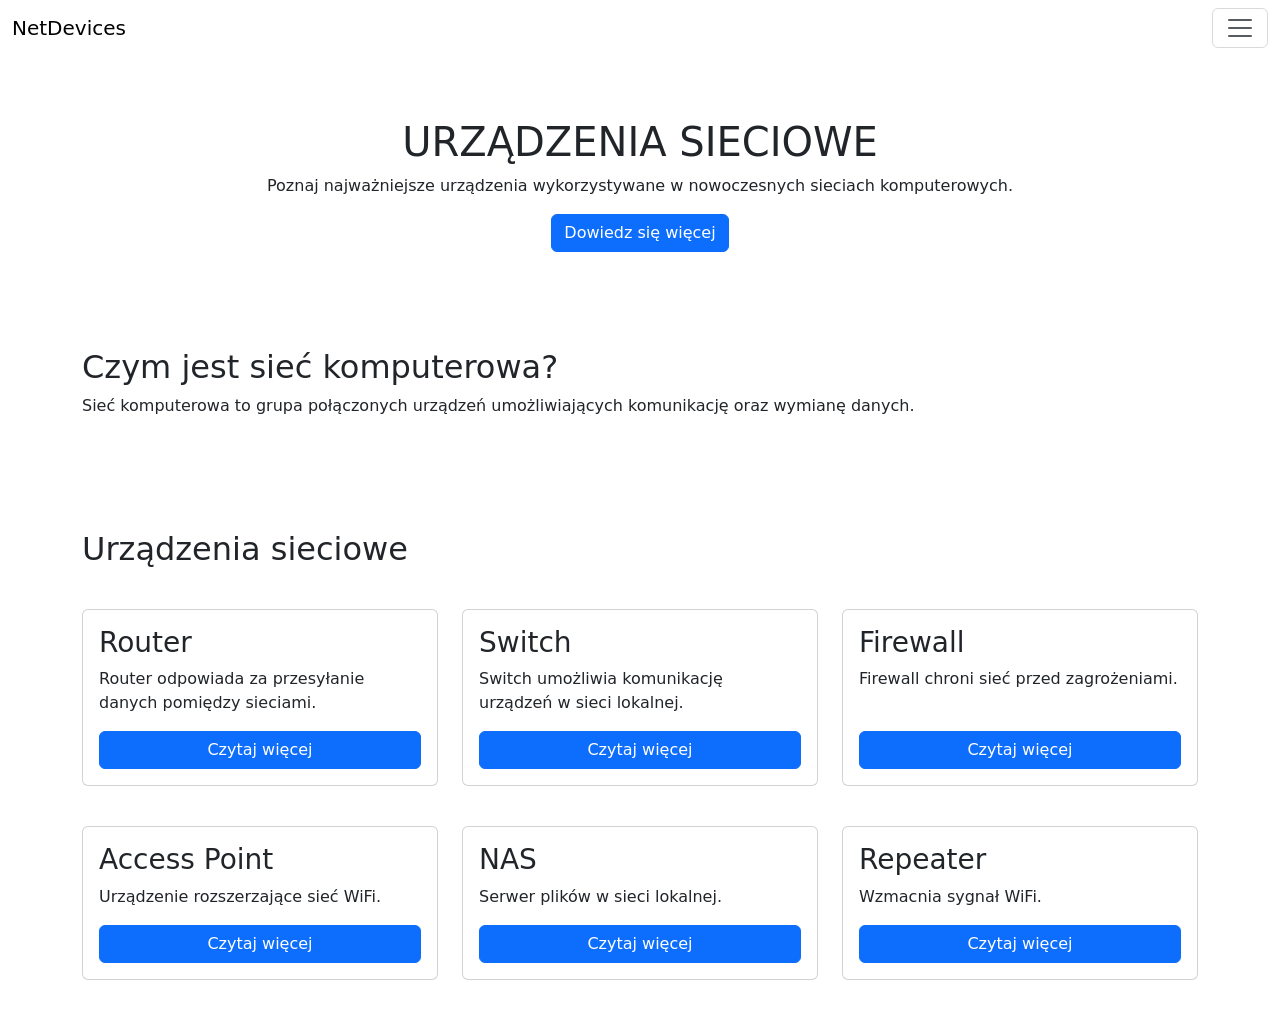
==== index.html @ b3c991ad "navbar przyklejony do góry" ====
<!DOCTYPE html>
<html lang="pl">
<head>

    <meta charset="UTF-8">
    <meta name="viewport" content="width=device-width, initial-scale=1.0">

    <title>Urządzenia Sieciowe</title>

    <!-- BOOTSTRAP + CSS - link -->

    <link href="https://cdn.jsdelivr.net/npm/bootstrap@5.3.3/dist/css/bootstrap.min.css" rel="stylesheet">
    <link rel="stylesheet" href="index.css">
</head>
<body>

    <!-- NAVBAR - górny pasek w którym jest menu i logo -->

    <nav class="navbar fixed-top">

    <div class="container-fluid">

        <!-- LOGO LEWY GORNY - Click = przeniesienie na góre strony głównej -->

        <a class="navbar-brand m-0" href="#">
            NetDevices
        </a>


        <!-- BUTTON - przycisk odpalajacy menu - przenosi na gore strony -->

        <button
            class="navbar-toggler ms-auto"
            type="button"
            data-bs-toggle="collapse"
            data-bs-target="#menu"
        >

            <span class="navbar-toggler-icon"></span>

        </button>


        <!-- MENU - linki do podstron -->

        <div
            class="collapse navbar-collapse position-absolute top-100 end-0 p-3"
            id="menu"
        >

            <ul class="navbar-nav text-end">

                <li class="nav-item">
                    <a class="nav-link" href="index.html">
                        Home
                    </a>
                </li>

                <li class="nav-item">
                    <a class="nav-link" href="router.html">
                        Router
                    </a>
                </li>

                <li class="nav-item">
                    <a class="nav-link" href="switch.html">
                        Switch
                    </a>
                </li>

                <li class="nav-item">
                    <a class="nav-link" href="firewall.html">
                        Firewall
                    </a>
                </li>

                <li class="nav-item">
                    <a class="nav-link" href="modem.html">
                        Modem
                    </a>
                </li>

                <li class="nav-item">
                    <a class="nav-link" href="faq.html">
                        FAQ
                    </a>
                </li>

            </ul>

        </div>

    </div>

</nav>


    <!-- HERO - Głowny tytuł i opis na środku strony -->

    <section>

        <div class="container text-center py-5">

            <h1>
                URZĄDZENIA SIECIOWE
            </h1>

            <p>

                Poznaj najważniejsze urządzenia
                wykorzystywane w nowoczesnych
                sieciach komputerowych.

            </p>

            <a href="#devices" class="btn btn-primary">
                Dowiedz się więcej
            </a>

        </div>

    </section>


    <!-- ABOUT - tekst pod HERO - opis sieci  -->

    <section>

        <div class="container py-5">

            <h2>
                Czym jest sieć komputerowa?
            </h2>

            <p>

                Sieć komputerowa to grupa połączonych
                urządzeń umożliwiających komunikację
                oraz wymianę danych.

            </p>

        </div>

    </section>


    <!-- DEVICES - urządenia w sieci - tytuł + karty -->

    <section id="devices">
        <div class="container py-5">
            <h2>Urządzenia sieciowe</h2>
            <div class="row g-4 mt-3">

                <!-- CARD - Router -->

                <div class="col-md-4">
                    <div class="card h-100">
                        <div class="card-body d-flex flex-column">
                            <h3 class="card-title">Router</h3>
                            <p class="card-text">Router odpowiada za przesyłanie danych pomiędzy sieciami.</p>
                            <a href="router.html" class="btn btn-primary mt-auto">Czytaj więcej</a>
                        </div>
                    </div>
                </div>

                <!-- CARD - Switch -->

                <div class="col-md-4">
                    <div class="card h-100">
                        <div class="card-body d-flex flex-column">
                            <h3 class="card-title">Switch</h3>
                            <p class="card-text">Switch umożliwia komunikację urządzeń w sieci lokalnej.</p>
                            <a href="switch.html" class="btn btn-primary mt-auto">Czytaj więcej</a>
                        </div>
                    </div>
                </div>

                <!-- CARD - Firewall -->

                <div class="col-md-4">
                    <div class="card h-100 ">
                        <div class="card-body d-flex flex-column">
                            <h3 class="card-title">Firewall</h3>
                            <p class="card-text">Firewall chroni sieć przed zagrożeniami.</p>
                            <a href="firewall.html" class="btn btn-primary mt-auto">Czytaj więcej</a>
                        </div>
                    </div>
                </div>

            </div>

            <div class="row g-4 mt-3">

                <div class="col-md-4">
                    <div class="card h-100">
                        <div class="card-body d-flex flex-column">
                           <h3 class="card-title">Access Point</h3>
                            <p class="card-text">Urządzenie rozszerzające sieć WiFi.</p>
                            <a href="#" class="btn btn-primary mt-auto">Czytaj więcej</a>
                        </div>
                     </div>
                </div>

                 <div class="col-md-4">
                     <div class="card h-100">
                        <div class="card-body d-flex flex-column">
                          <h3 class="card-title">NAS</h3>
                              <p class="card-text">Serwer plików w sieci lokalnej.</p>
                             <a href="#" class="btn btn-primary mt-auto">Czytaj więcej</a>
                        </div>
                     </div>
                 </div>

                 <div class="col-md-4">
                     <div class="card h-100">
                        <div class="card-body d-flex flex-column">
                            <h3 class="card-title">Repeater</h3>
                            <p class="card-text">Wzmacnia sygnał WiFi.</p>
                              <a href="#" class="btn btn-primary mt-auto">Czytaj więcej</a>
                        </div>
                    </div>
                </div>

            </div>
        </div>

    </section>






    <!-- BOOTSTRAP JS -->

    <script
        src="https://cdn.jsdelivr.net/npm/bootstrap@5.3.3/dist/js/bootstrap.bundle.min.js">
    </script>

</body>
</html>
---- index.css ----
body {
    padding-top: 70px;
}
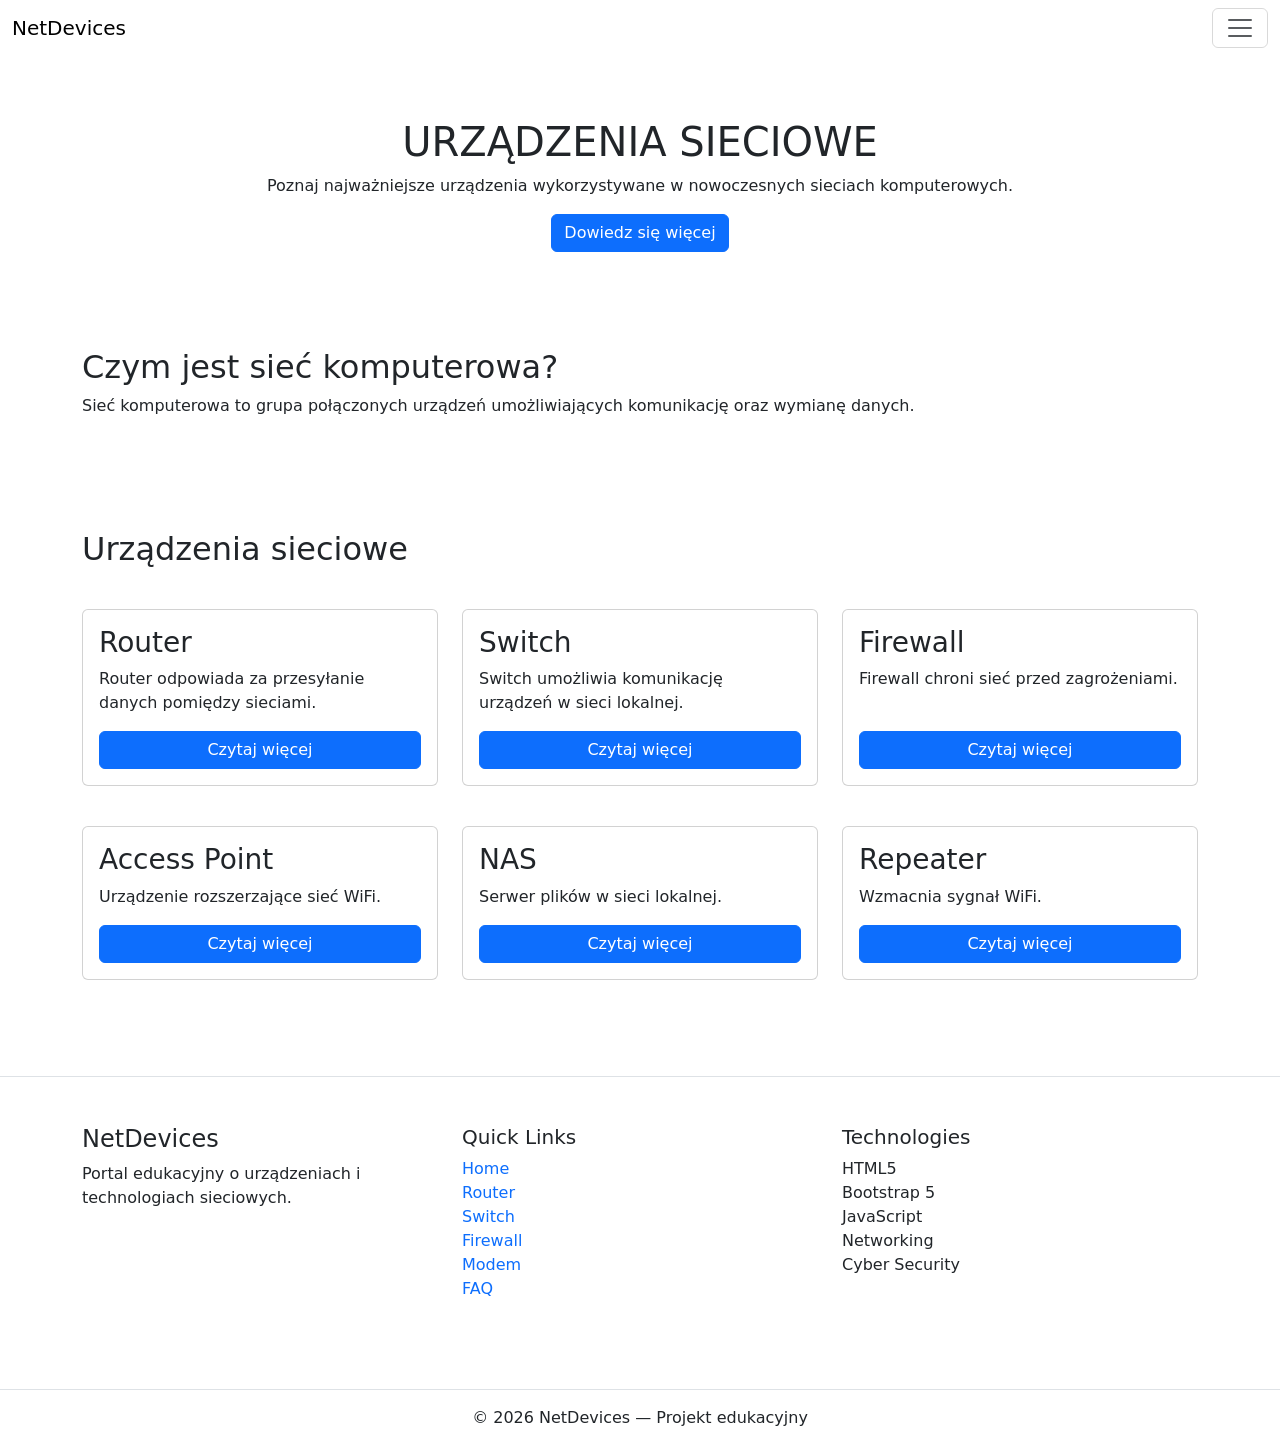
==== commit b6bf01ee: "Footer od chata" ====
--- a/index.html
+++ b/index.html
@@ -22,7 +22,7 @@
 
         <!-- LOGO LEWY GORNY - Click = przeniesienie na góre strony głównej -->
 
-        <a class="navbar-brand m-0" href="#">
+        <a class="navbar-brand m-0" href="index.html" id="logo">
             NetDevices
         </a>
 
@@ -51,39 +51,27 @@
             <ul class="navbar-nav text-end">
 
                 <li class="nav-item">
-                    <a class="nav-link" href="index.html">
-                        Home
-                    </a>
-                </li>
-
-                <li class="nav-item">
-                    <a class="nav-link" href="router.html">
-                        Router
-                    </a>
-                </li>
-
-                <li class="nav-item">
-                    <a class="nav-link" href="switch.html">
-                        Switch
-                    </a>
-                </li>
-
-                <li class="nav-item">
-                    <a class="nav-link" href="firewall.html">
-                        Firewall
-                    </a>
-                </li>
-
-                <li class="nav-item">
-                    <a class="nav-link" href="modem.html">
-                        Modem
-                    </a>
-                </li>
-
-                <li class="nav-item">
-                    <a class="nav-link" href="faq.html">
-                        FAQ
-                    </a>
+                    <a class="nav-link" href="router.html">Router</a>
+                </li>
+
+                <li class="nav-item">
+                    <a class="nav-link" href="switch.html">Switch</a>
+                </li>
+
+                <li class="nav-item">
+                    <a class="nav-link" href="firewall.html">Firewall</a>
+                </li>
+
+                <li class="nav-item">
+                    <a class="nav-link" href="Access-point.html">Access Point</a>
+                </li>
+
+                <li class="nav-item">
+                    <a class="nav-link" href="NAS.html">NAS</a>
+                </li>
+
+                <li class="nav-item">
+                    <a class="nav-link" href="Repeater.html">Repeater</a>
                 </li>
 
             </ul>
@@ -191,7 +179,7 @@
             </div>
 
             <div class="row g-4 mt-3">
-
+                <!-- CARD - Access point -->   
                 <div class="col-md-4">
                     <div class="card h-100">
                         <div class="card-body d-flex flex-column">
@@ -201,7 +189,7 @@
                         </div>
                      </div>
                 </div>
-
+                <!-- CARD - NAS -->
                  <div class="col-md-4">
                      <div class="card h-100">
                         <div class="card-body d-flex flex-column">
@@ -211,7 +199,7 @@
                         </div>
                      </div>
                  </div>
-
+                 <!-- CARD - Repeater -->
                  <div class="col-md-4">
                      <div class="card h-100">
                         <div class="card-body d-flex flex-column">
@@ -226,7 +214,120 @@
         </div>
 
     </section>
-
+    <footer class="mt-5 border-top">
+
+    <div class="container py-5">
+
+        <div class="row">
+
+            <!-- LOGO / OPIS -->
+
+            <div class="col-md-4 mb-4">
+
+                <h4>
+                    NetDevices
+                </h4>
+
+                <p>
+
+                    Portal edukacyjny o urządzeniach
+                    i technologiach sieciowych.
+
+                </p>
+
+            </div>
+
+
+            <!-- QUICK LINKS -->
+
+            <div class="col-md-4 mb-4">
+
+                <h5>
+                    Quick Links
+                </h5>
+
+                <ul class="list-unstyled">
+
+                    <li>
+                        <a href="index.html" class="text-decoration-none">
+                            Home
+                        </a>
+                    </li>
+
+                    <li>
+                        <a href="router.html" class="text-decoration-none">
+                            Router
+                        </a>
+                    </li>
+
+                    <li>
+                        <a href="switch.html" class="text-decoration-none">
+                            Switch
+                        </a>
+                    </li>
+
+                    <li>
+                        <a href="firewall.html" class="text-decoration-none">
+                            Firewall
+                        </a>
+                    </li>
+
+                    <li>
+                        <a href="modem.html" class="text-decoration-none">
+                            Modem
+                        </a>
+                    </li>
+
+                    <li>
+                        <a href="faq.html" class="text-decoration-none">
+                            FAQ
+                        </a>
+                    </li>
+
+                </ul>
+
+            </div>
+
+
+            <!-- TECHNOLOGIE -->
+
+            <div class="col-md-4 mb-4">
+
+                <h5>
+                    Technologies
+                </h5>
+
+                <ul class="list-unstyled">
+
+                    <li>HTML5</li>
+                    <li>Bootstrap 5</li>
+                    <li>JavaScript</li>
+                    <li>Networking</li>
+                    <li>Cyber Security</li>
+
+                </ul>
+
+            </div>
+
+        </div>
+
+    </div>
+
+
+    <!-- COPYRIGHT -->
+
+    <div class="text-center py-3 border-top">
+
+        <p class="mb-0">
+
+            © 2026 NetDevices —
+            Projekt edukacyjny
+
+        </p>
+
+    </div>
+
+</footer>
 
 
 
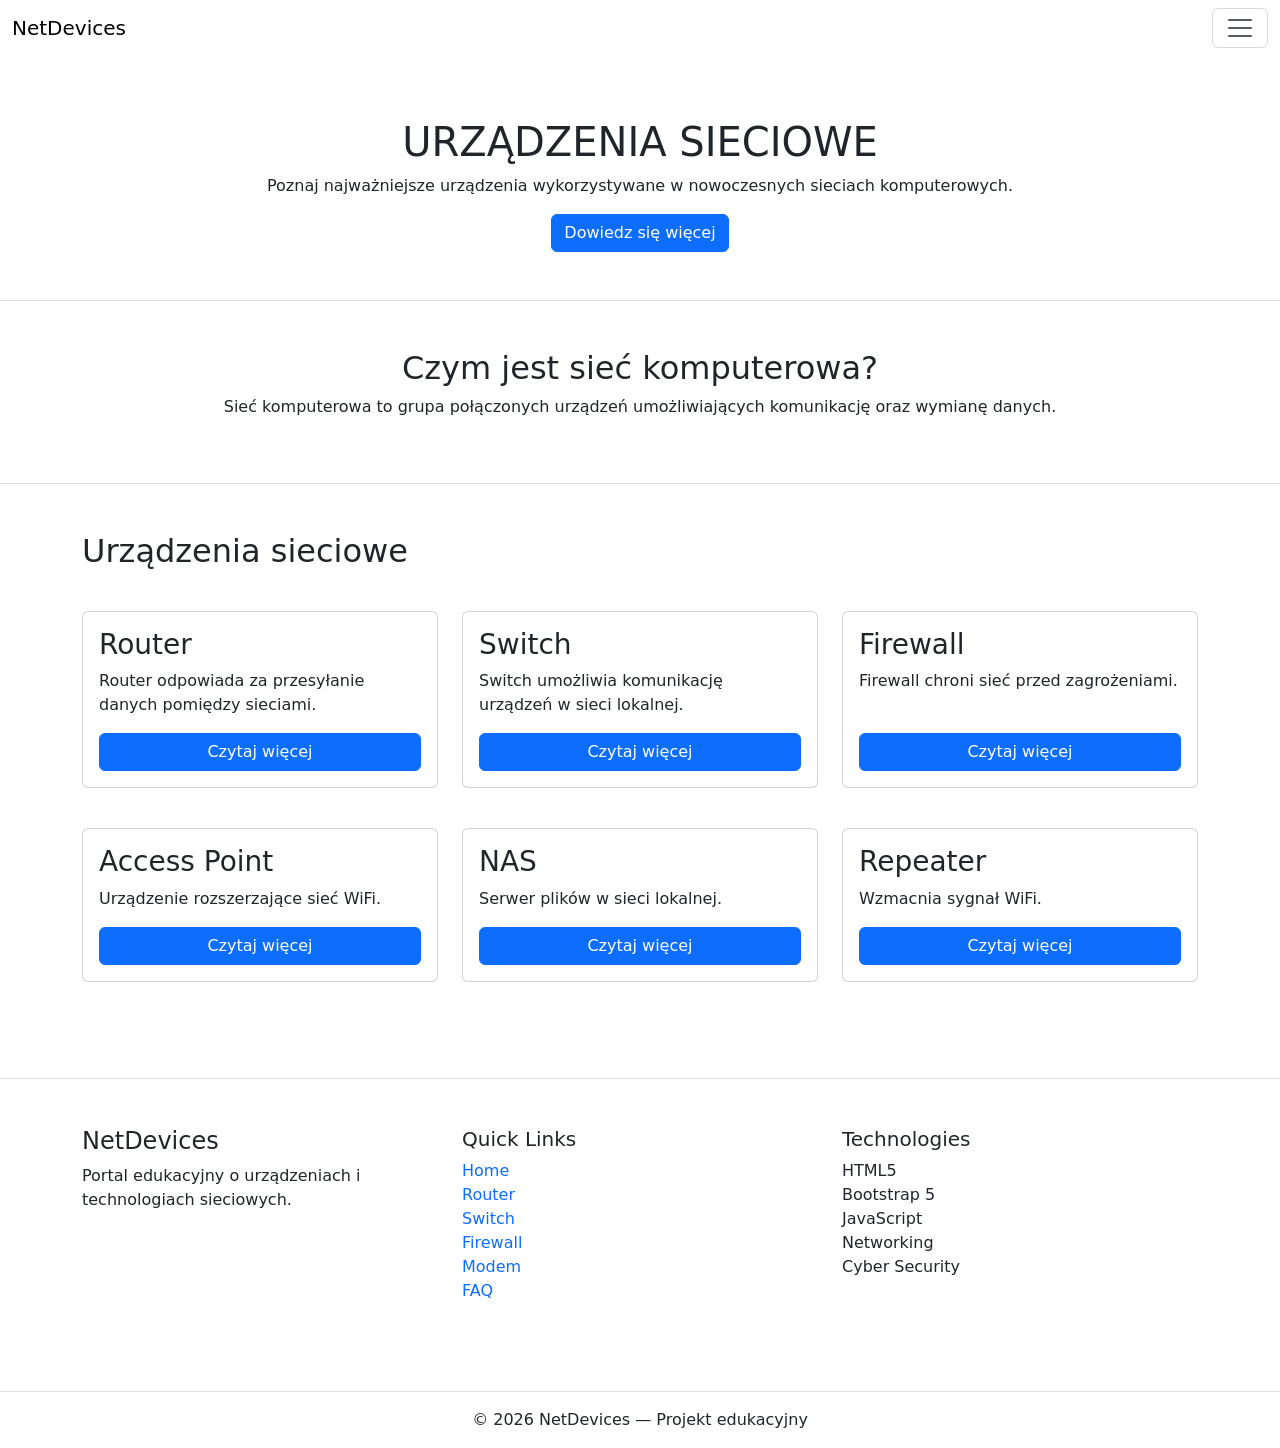
==== commit b0698398: "bordery w index" ====
--- a/index.html
+++ b/index.html
@@ -85,7 +85,7 @@
 
     <!-- HERO - Głowny tytuł i opis na środku strony -->
 
-    <section>
+    <section class="border-bottom">
 
         <div class="container text-center py-5">
 
@@ -112,9 +112,9 @@
 
     <!-- ABOUT - tekst pod HERO - opis sieci  -->
 
-    <section>
-
-        <div class="container py-5">
+    <section class="border-bottom">
+
+        <div class="container py-5 text-center">
 
             <h2>
                 Czym jest sieć komputerowa?
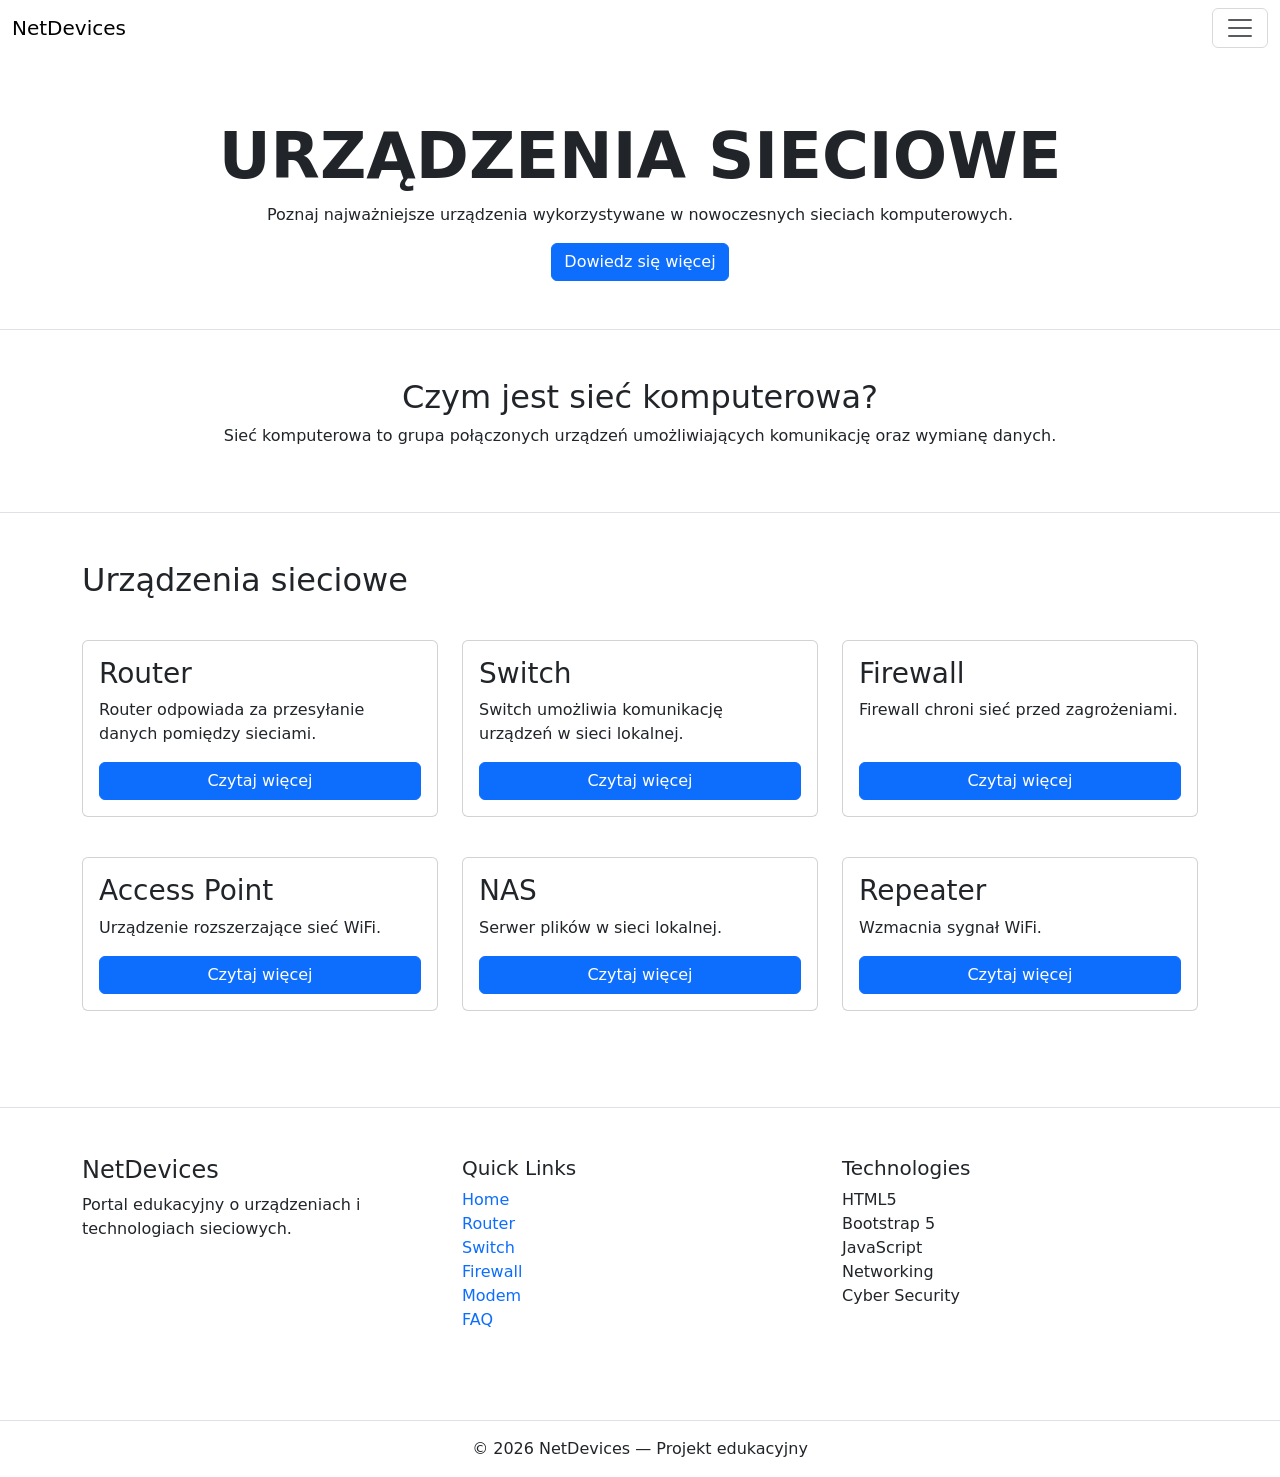
==== commit 981af33d: "index poprawiony tutul" ====
--- a/index.html
+++ b/index.html
@@ -89,7 +89,7 @@
 
         <div class="container text-center py-5">
 
-            <h1>
+            <h1 class="display-3 fw-bold">
                 URZĄDZENIA SIECIOWE
             </h1>
 
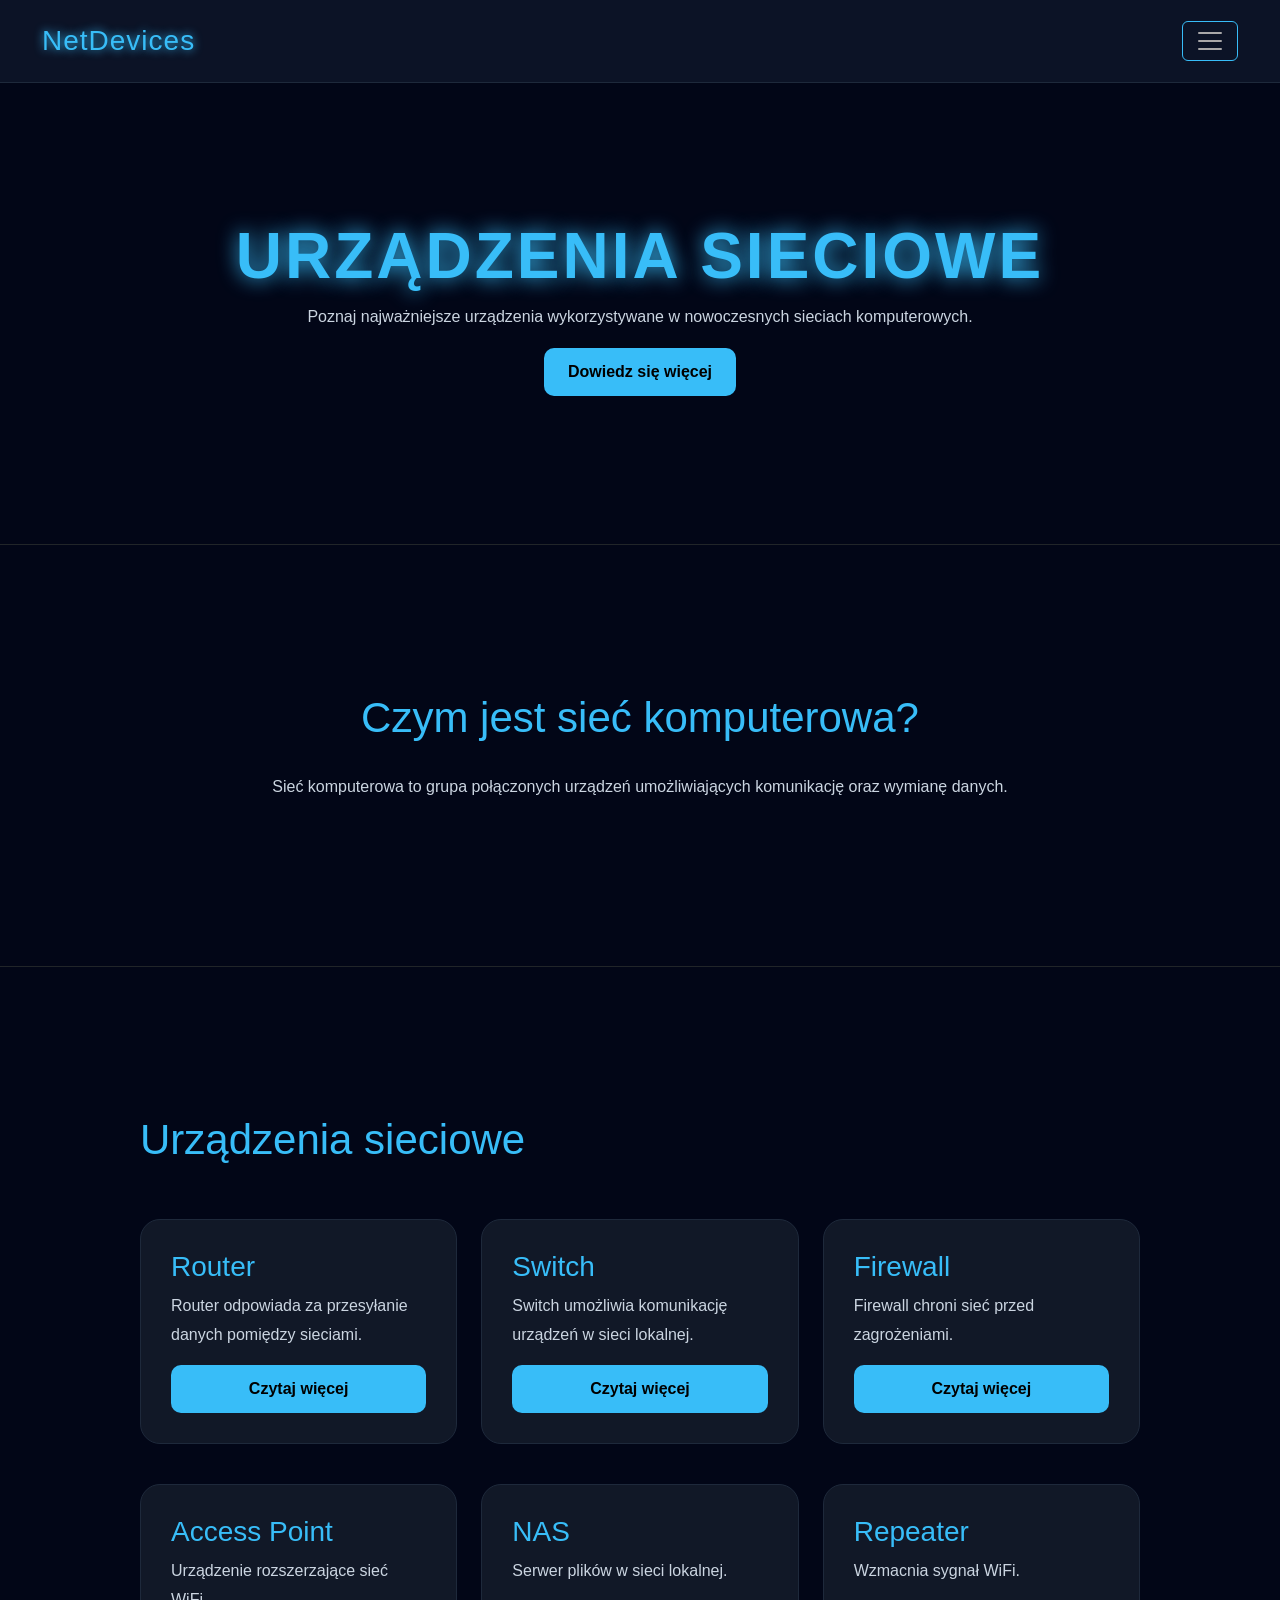
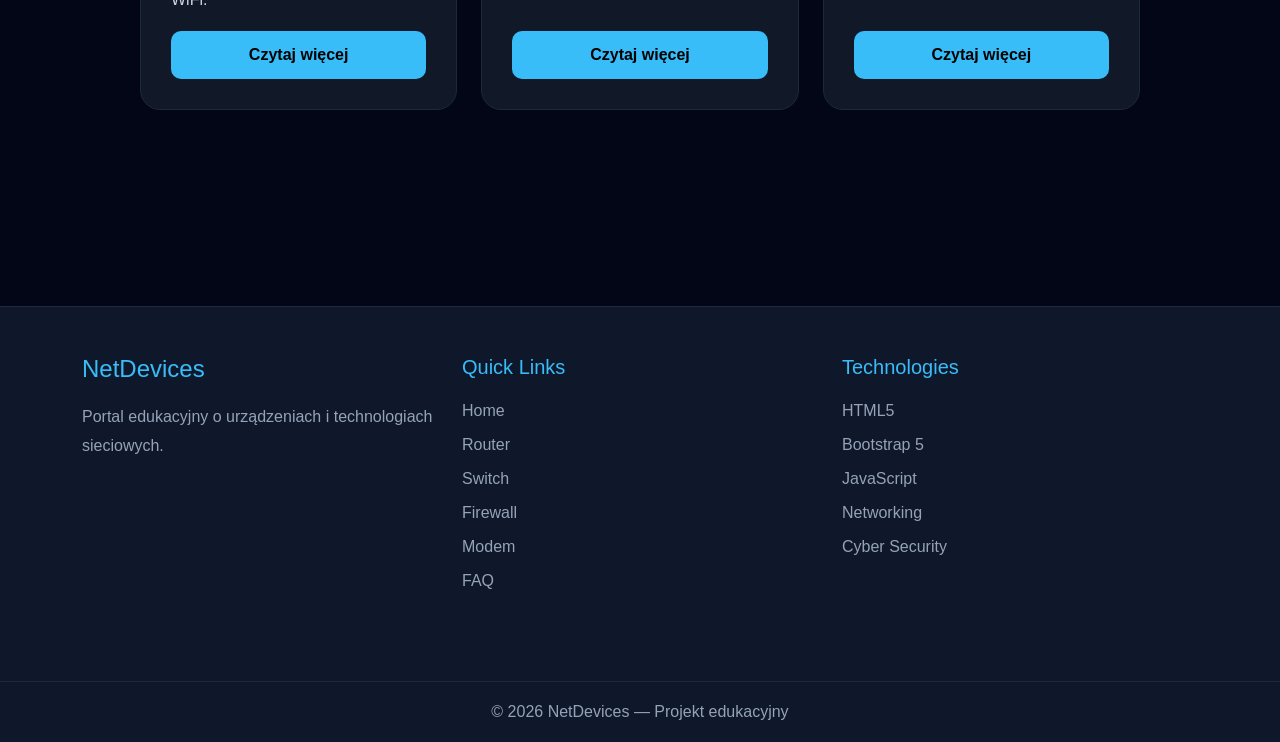
==== commit bf14d39c: "poprawione bordery w indexie" ====
--- a/index.html
+++ b/index.html
@@ -85,7 +85,7 @@
 
     <!-- HERO - Głowny tytuł i opis na środku strony -->
 
-    <section class="border-bottom">
+    <section class="border-bottom border-dark">
 
         <div class="container text-center py-5">
 
@@ -112,7 +112,7 @@
 
     <!-- ABOUT - tekst pod HERO - opis sieci  -->
 
-    <section class="border-bottom">
+    <section class="border-bottom border-dark">
 
         <div class="container py-5 text-center">
 
--- a/index.css
+++ b/index.css
@@ -1,3 +1,276 @@
 body {
     padding-top: 70px;
+}
+/* IMPORT FONTÓW */
+
+@import url('https://fonts.googleapis.com/css2?family=Orbitron:wght@500;700&family=Poppins:wght@300;400;500;600&display=swap');
+
+
+/* RESET */
+
+*{
+    margin:0;
+    padding:0;
+    box-sizing:border-box;
+}
+
+
+/* BODY */
+
+body{
+    background:#020617;
+    color:white;
+    font-family:'Poppins',sans-serif;
+    scroll-behavior:smooth;
+}
+
+
+/* NAVBAR */
+
+.navbar{
+    background:rgba(15,23,42,0.85);
+    backdrop-filter:blur(10px);
+    border-bottom:1px solid #1e293b;
+    padding:15px 30px;
+    z-index:1000;
+}
+
+
+/* LOGO */
+
+.navbar-brand{
+    font-size:28px;
+    font-family:'Orbitron',sans-serif;
+    color:#38bdf8 !important;
+    letter-spacing:1px;
+    text-shadow:0 0 10px #38bdf8;
+}
+
+.navbar-brand:hover{
+    color:#38bdf8 !important;
+}
+
+
+/* MENU */
+
+.navbar-collapse{
+    background:#0f172a;
+    border:1px solid #1e293b;
+    border-radius:12px;
+    min-width:230px;
+    box-shadow:0 0 20px rgba(56,189,248,0.15);
+}
+
+
+/* LINKI */
+
+.nav-link{
+    color:#e2e8f0;
+    font-size:17px;
+    transition:0.3s;
+    padding:10px 5px;
+}
+
+.nav-link:hover{
+    color:#38bdf8;
+    transform:translateX(-5px);
+}
+
+.nav-link.active{
+    color:#38bdf8 !important;
+}
+
+
+/* BUTTON MENU */
+
+.navbar-toggler{
+    border:1px solid #38bdf8;
+}
+
+.navbar-toggler:focus{
+    box-shadow:none;
+}
+
+.navbar-toggler-icon{
+    filter:invert(1);
+}
+
+
+/* HERO */
+
+section{
+    padding:100px 10%;
+}
+
+.display-3{
+    font-family:'Orbitron',sans-serif;
+    color:#38bdf8;
+    text-shadow:0 0 20px #38bdf8;
+    letter-spacing:3px;
+}
+
+.lead{
+    color:#cbd5e1;
+    max-width:700px;
+    margin:auto;
+    line-height:1.8;
+    font-size:20px;
+}
+
+
+/* TEKST */
+
+h2{
+    color:#38bdf8;
+    margin-bottom:30px;
+    font-size:42px;
+    font-family:'Orbitron',sans-serif;
+}
+
+h4,
+h5{
+    color:#38bdf8;
+}
+
+
+
+p{
+    color:#cbd5e1;
+    line-height:1.8;
+}
+
+
+/* KARTY */
+
+.card{
+    background:#111827;
+    border:1px solid #1e293b;
+    border-radius:20px;
+    transition:0.3s;
+    overflow:hidden;
+}
+
+.card:hover{
+    transform:translateY(-10px);
+    border:1px solid #38bdf8;
+    box-shadow:0 0 25px rgba(56,189,248,0.4);
+}
+
+.card-body{
+    padding:30px;
+}
+
+.card-title{
+    color:#38bdf8;
+    font-family:'Orbitron',sans-serif;
+}
+
+/* LISTY */
+
+ul li{
+    margin-bottom:10px;
+    color:#cbd5e1;
+}
+
+
+/* TABELA */
+
+.table{
+    color:white;
+    border-color:#1e293b;
+    margin-top:30px;
+}
+
+.table th{
+    background:#0f172a;
+    color:#38bdf8;
+    border-color:#1e293b;
+    padding:20px;
+}
+
+.table td{
+    background:#111827;
+    border-color:#1e293b;
+    padding:20px;
+    color:#cbd5e1;
+}
+
+.table tr:hover td{
+    background:#172033;
+}
+
+
+/* BUTTON */
+
+.btn-primary{
+    background:#38bdf8;
+    border:none;
+    color:black;
+    font-weight:700;
+    padding:12px 24px;
+    border-radius:10px;
+    transition:0.3s;
+}
+
+.btn-primary:hover{
+    background:#38bdf8;
+    color:black;
+    transform:scale(1.05);
+    box-shadow:0 0 20px #38bdf8;
+}
+
+
+/* FOOTER */
+
+footer{
+    background:#0f172a;
+}
+
+footer h4,
+footer h5{
+    color:#38bdf8;
+    margin-bottom:20px;
+}
+
+footer p,
+footer li,
+footer a{
+    color:#94a3b8;
+    text-decoration:none;
+}
+
+footer a:hover{
+    color:#38bdf8;
+}
+
+footer ul{
+    list-style:none;
+    padding:0;
+}
+
+
+/* BORDER */
+
+.border-top{
+    border-color:#1e293b !important;
+}
+
+
+/* SCROLLBAR */
+
+::-webkit-scrollbar{
+    width:10px;
+}
+
+::-webkit-scrollbar-track{
+    background:#020617;
+}
+
+::-webkit-scrollbar-thumb{
+    background:#1e293b;
+    border-radius:20px;
+}
+
+::-webkit-scrollbar-thumb:hover{
+    background:#38bdf8;
 }
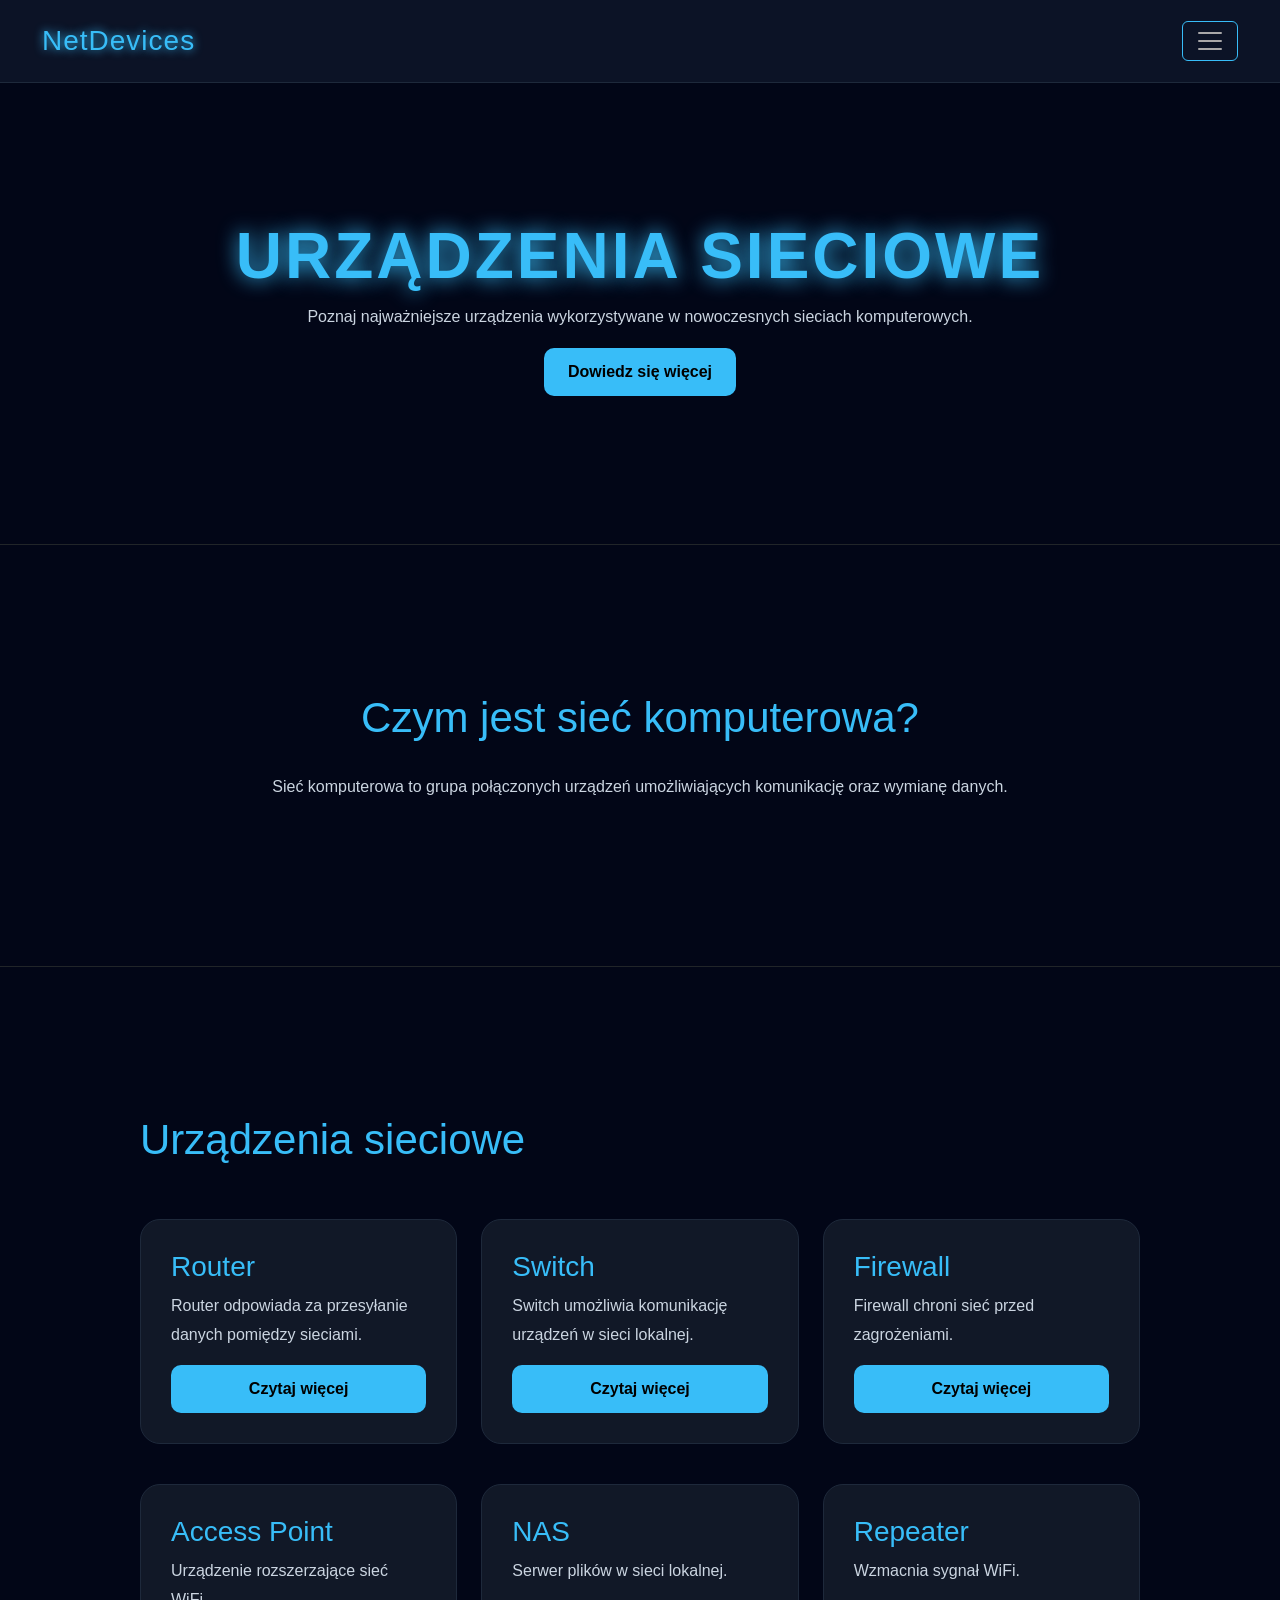
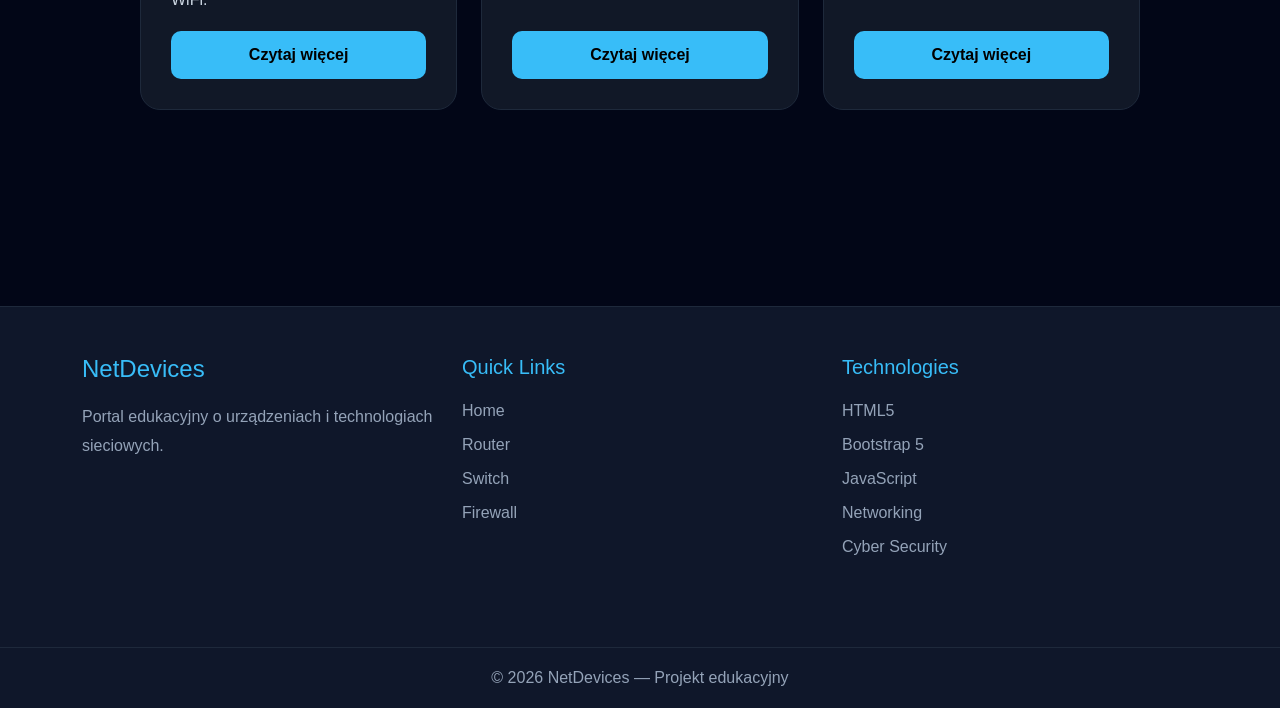
==== commit f9ae0fbe: "linki poprawione" ====
--- a/index.html
+++ b/index.html
@@ -185,7 +185,7 @@
                         <div class="card-body d-flex flex-column">
                            <h3 class="card-title">Access Point</h3>
                             <p class="card-text">Urządzenie rozszerzające sieć WiFi.</p>
-                            <a href="#" class="btn btn-primary mt-auto">Czytaj więcej</a>
+                            <a href="access-point.html" class="btn btn-primary mt-auto">Czytaj więcej</a>
                         </div>
                      </div>
                 </div>
@@ -195,7 +195,7 @@
                         <div class="card-body d-flex flex-column">
                           <h3 class="card-title">NAS</h3>
                               <p class="card-text">Serwer plików w sieci lokalnej.</p>
-                             <a href="#" class="btn btn-primary mt-auto">Czytaj więcej</a>
+                             <a href="NAS.html" class="btn btn-primary mt-auto">Czytaj więcej</a>
                         </div>
                      </div>
                  </div>
@@ -205,7 +205,7 @@
                         <div class="card-body d-flex flex-column">
                             <h3 class="card-title">Repeater</h3>
                             <p class="card-text">Wzmacnia sygnał WiFi.</p>
-                              <a href="#" class="btn btn-primary mt-auto">Czytaj więcej</a>
+                              <a href="repeater.html" class="btn btn-primary mt-auto">Czytaj więcej</a>
                         </div>
                     </div>
                 </div>
@@ -272,18 +272,6 @@
                         </a>
                     </li>
 
-                    <li>
-                        <a href="modem.html" class="text-decoration-none">
-                            Modem
-                        </a>
-                    </li>
-
-                    <li>
-                        <a href="faq.html" class="text-decoration-none">
-                            FAQ
-                        </a>
-                    </li>
-
                 </ul>
 
             </div>
